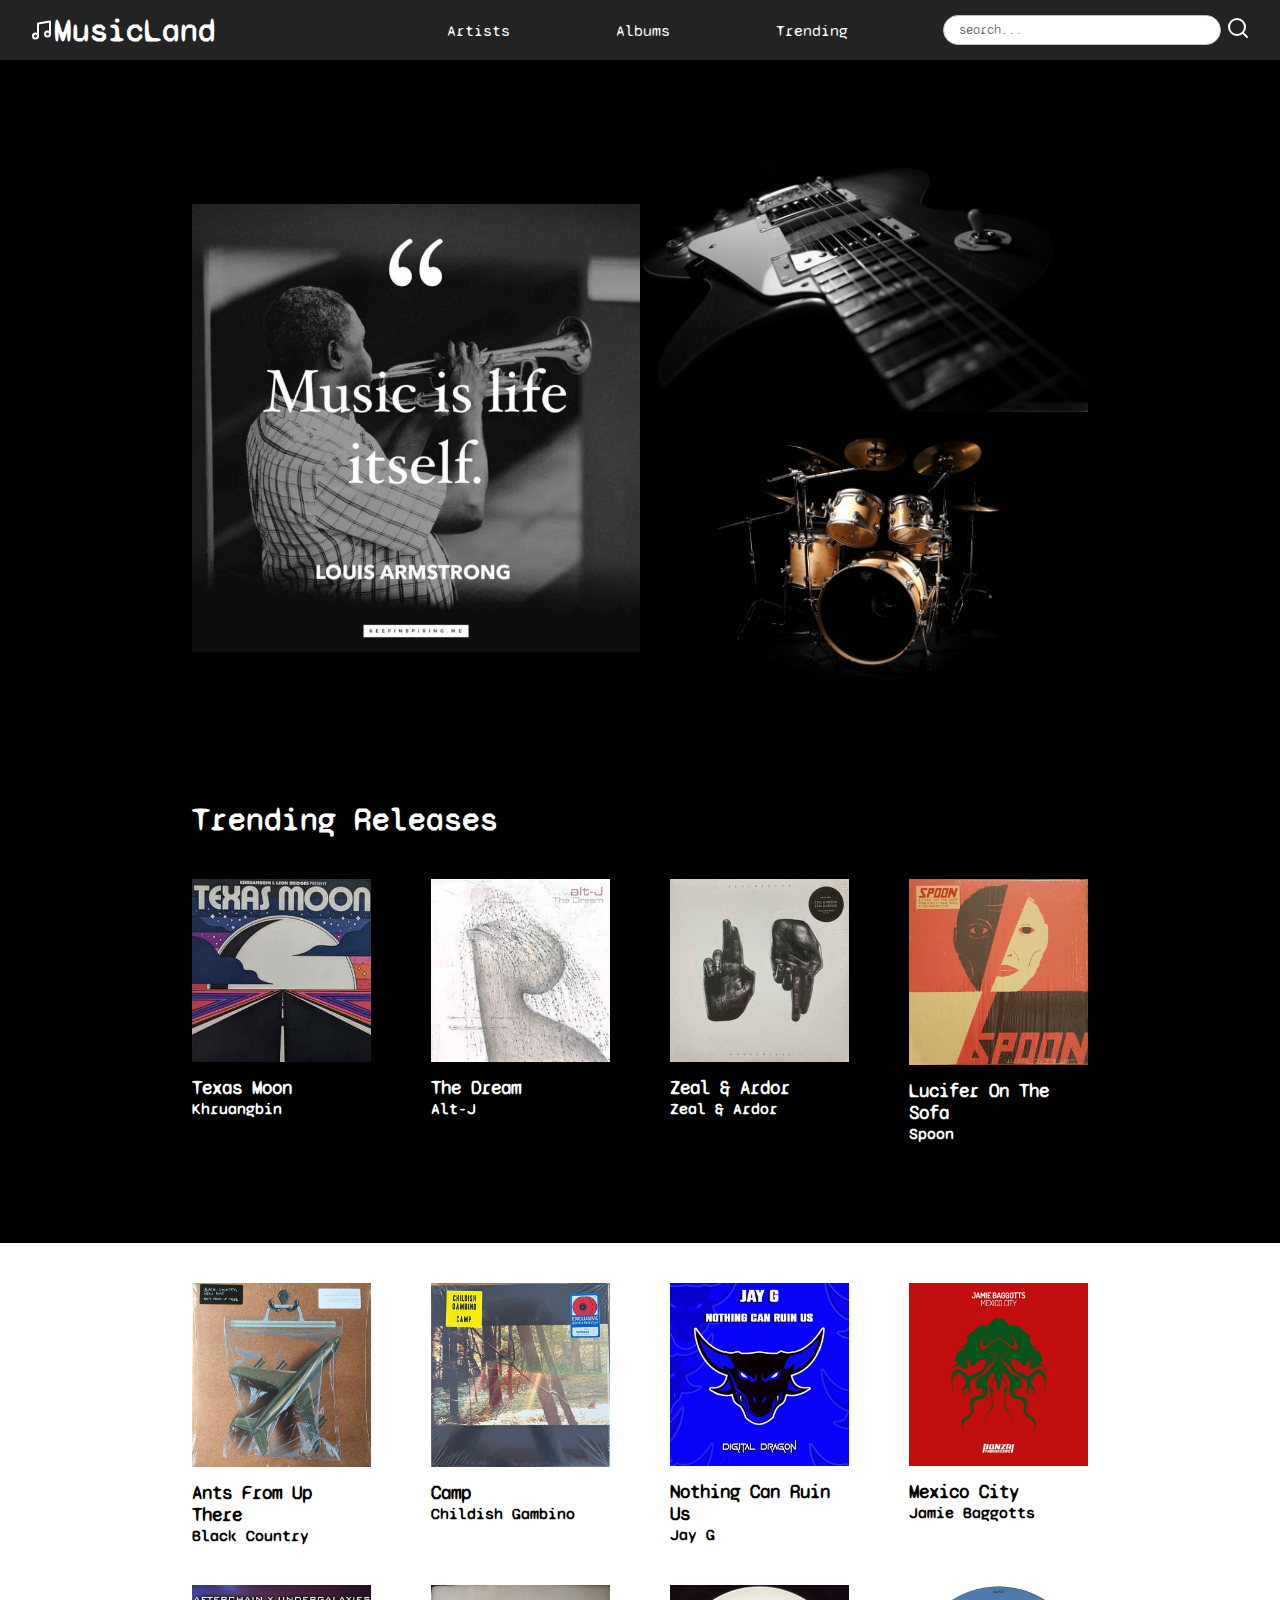
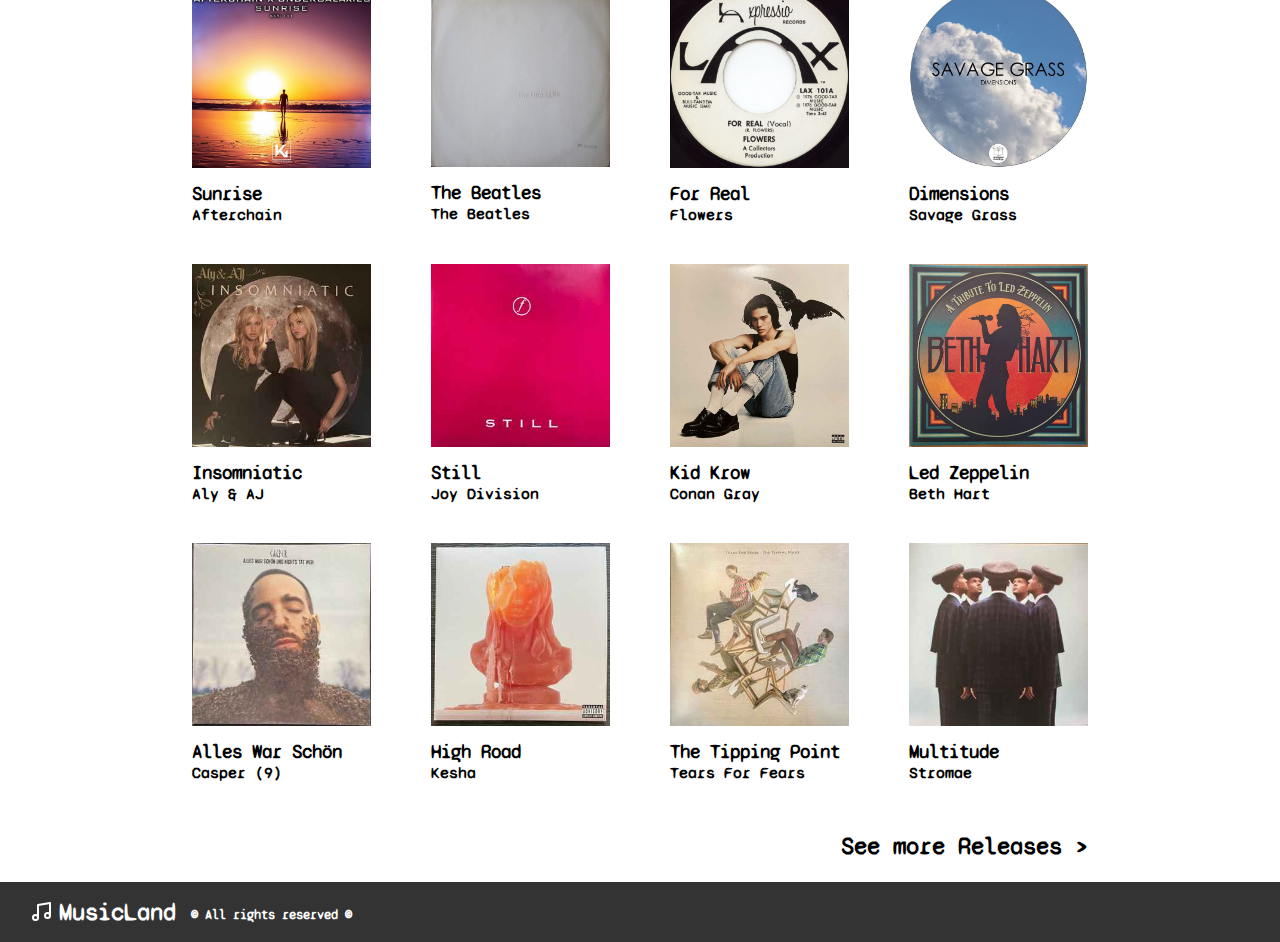
==== index.html @ f54e9934 "MusicLand Project static init" ====
<!DOCTYPE html>
<html lang="en">

<head>
  <meta charset="UTF-8" />
  <meta http-equiv="X-UA-Compatible" content="IE=edge" />
  <meta name="viewport" content="width=device-width, initial-scale=1.0" />
  <title>Music Land</title>
  <link rel="stylesheet" href="css/main.css">
  <link rel="stylesheet" href="css/index.css">
  <script src="js/main.js"></script>

</head>

<body onload="getPosts()">

  <header>
    <div class="header-bar">
      <div class="site-logo">
        <a class="white-text" href="index.html">
          <img src="images/icons/music.svg" alt="">
          <h1 class="white-text">MusicLand</h1>
        </a>
      </div>
      <div class="dropdown-search">
        <div class="dropdown-btn">
          <img src="images/icons/align-justify.svg" onclick="dropdownToggle()">
        </div>
        <div id="mydropdown" class="dropdown">
          <div class="site-menu">
            <a class="white-text" href="artists.html">Artists</a>
            <a class="white-text" href="albums.html">Albums</a>
            <a class="white-text" href="trending.html">Trending</a>            
          </div>
        </div>
        <div class="site-search">
          <input class="search-bar" type="text" name="" id="" placeholder="search..." />
          <div class="search-btn">
            <img src="images/icons/search.svg" alt="">
          </div>
        </div>
      </div>
    </div>
  </header>

  <div class="content">
    <div class="photos-container">
      <div class="photos-row1">
        <div class="photo1">
          <img src="images/photos/photo1.jpg" alt="">
        </div>
      </div>
      <div class="photos-row2">
        <div class="photo2">
          <img src="images/photos/photo2.jpg" alt="">
        </div>
        <div class="photo3">
          <img src="images/photos/photo3.jpg" alt="">
        </div>
      </div>
    </div>

    <div class="content-releases">
      <h1 style="padding-top: 50px;" class="white-text">Trending Releases</h1>
      <div class="content-page">
        
        <div class="content-elem">
          <div class="content-photo"><img src="images/albums/1.jpg" alt=""></div>
          <h3 class="white-text ">Texas Moon</h3>
          <h4 class="white-text ">Khruangbin</h4>
        </div>

        <div class="content-elem">
          <div class="content-photo"><img src="images/albums/2.jpg" alt=""></div>
          <h3 class="white-text ">The Dream</h3>
          <h4 class="white-text ">Alt-J</h4>
        </div>

        <div class="content-elem">
          <div class="content-photo"><img src="images/albums/3.jpg" alt=""></div>
          <h3 class="white-text ">Zeal & Ardor</h3>
          <h4 class="white-text ">Zeal & Ardor</h4>
        </div>

        <div class="content-elem">
          <div class="content-photo"><img src="images/albums/4.jpg" alt=""></div>
          <h3 class="white-text ">Lucifer On The Sofa</h3>
          <h4 class="white-text ">Spoon</h4>
        </div>
        
      </div>
    </div>

    <div style="width:100%;background-color: white;" class="white-content-bg">
      <div class="content-releases">
        <div class="content-page">
          <div class="content-elem">
            <div class="content-photo"><img src="images/albums/5.jpg" alt=""></div>
            <h3 class="black-text ">Ants From Up There</h3>
            <h4 class="black-text ">Black Country</h4>
          </div>
          <div class="content-elem">
            <div class="content-photo"><img src="images/albums/6.jpg" alt=""></div>
            <h3 class="black-text ">Camp</h3>
            <h4 class="black-text ">Childish Gambino</h4>
          </div>
          <div class="content-elem">
            <div class="content-photo"><img src="images/albums/7.jpg" alt=""></div>
            <h3 class="black-text ">Nothing Can Ruin Us</h3>
            <h4 class="black-text ">Jay G</h4>
          </div>
          <div class="content-elem">
            <div class="content-photo"><img src="images/albums/8.jpg" alt=""></div>
            <h3 class="black-text ">Mexico City</h3>
            <h4 class="black-text ">Jamie Baggotts</h4>
          </div>
          <div class="content-elem">
            <div class="content-photo"><img src="images/albums/9.jpg" alt=""></div>
            <h3 class="black-text ">Sunrise</h3>
            <h4 class="black-text ">Afterchain </h4>
          </div>
          <div class="content-elem">
            <div class="content-photo"><img src="images/albums/10.jpg" alt=""></div>
            <h3 class="black-text ">The Beatles</h3>
            <h4 class="black-text ">The Beatles</h4>
          </div>
          <div class="content-elem">
            <div class="content-photo"><img src="images/albums/11.jpg" alt=""></div>
            <h3 class="black-text ">For Real</h3>
            <h4 class="black-text ">Flowers</h4>
          </div>
          <div class="content-elem">
            <div class="content-photo"><img src="images/albums/12.jpg" alt=""></div>
            <h3 class="black-text ">Dimensions</h3>
            <h4 class="black-text ">Savage Grass</h4>
          </div>
          <div class="content-elem">
            <div class="content-photo"><img src="images/albums/13.jpg" alt=""></div>
            <h3 class="black-text ">Insomniatic</h3>
            <h4 class="black-text ">Aly & AJ</h4>
          </div>
          <div class="content-elem">
            <div class="content-photo"><img src="images/albums/14.jpg" alt=""></div>
            <h3 class="black-text ">Still</h3>
            <h4 class="black-text ">Joy Division</h4>
          </div>
          <div class="content-elem">
            <div class="content-photo"><img src="images/albums/15.jpg" alt=""></div>
            <h3 class="black-text ">Kid Krow</h3>
            <h4 class="black-text ">Conan Gray</h4>
          </div>
          <div class="content-elem">
            <div class="content-photo"><img src="images/albums/16.jpg" alt=""></div>
            <h3 class="black-text ">Led Zeppelin</h3>
            <h4 class="black-text ">Beth Hart</h4>
          </div>
          <div class="content-elem">
            <div class="content-photo"><img src="images/albums/17.jpg" alt=""></div>
            <h3 class="black-text ">Alles War Schön</h3>
            <h4 class="black-text ">Casper (9)</h4>
          </div>
          <div class="content-elem">
            <div class="content-photo"><img src="images/albums/18.jpg" alt=""></div>
            <h3 class="black-text ">High Road</h3>
            <h4 class="black-text ">Kesha</h4>
          </div>
          <div class="content-elem">
            <div class="content-photo"><img src="images/albums/19.jpg" alt=""></div>
            <h3 class="black-text ">The Tipping Point</h3>
            <h4 class="black-text ">Tears For Fears</h4>
          </div>
          <div class="content-elem">
            <div class="content-photo"><img src="images/albums/20.jpg" alt=""></div>
            <h3 class="black-text ">Multitude</h3>
            <h4 class="black-text ">Stromae</h4>
          </div>

        </div>
        <div class="content-btn" style="padding-bottom: 20px;">
          <h2><a class="black-text" href="albums.html">See more Releases ></a></h2>
        </div>
      </div>
    </div>

    <footer>
      <div class="copyright">
        <div class="logo-copyright">
          <img src="images/icons/music.svg" alt="">
          <h2 class="white-text">MusicLand</h2>
          <h5 class="white-text ">© All rights reserved ©</h5>
        </div>
      </div>
    </footer>


  </div>
</body>

</html>
---- css/main.css ----
/* --------------------------------- ALL ---------------------------------*/

@import url("https://fonts.googleapis.com/css2?family=Syne+Mono&display=swap");

* {
  margin: 0;
  padding: 0;
  font-family: "Syne Mono", monospace;
}

.white-text {
  text-decoration: none;
  color: white;
}

.black-text {
  text-decoration: none;
  color: black;
}

body {
  background-color: black;
}

.search-bar {
  height: 28px;
  border-radius: 15px;
  border: solid 1px silver;
  margin-right: 5px;
  padding-left: 15px;
}

.search-bar:focus-visible {
  outline: none;
}

.site-search img:hover {
  cursor: pointer;
}
/* ---------------------------- MOBILE HEADER ------------------------- */
@media (max-width: 800px) {
  .header-bar {
    width: 100%;
    height: 130px;
    background-color: #232323;
    position: fixed;
    top: 0;
    z-index: 1;
  }

  .site-logo,
  .site-logo a {
    display: flex;
    justify-content: center;
    align-items: center;
  }

  .site-logo {
    padding-top: 15px;
  }

  .dropdown-search {
    padding-top: 15px;
    width: 100%;
    display: flex;
    align-items: center;
    justify-content: space-evenly;
  }

  .dropdown-btn {
    width: 10%;
    padding-left: 25px;
    display: flex;
    justify-content: center;
    align-items: center;
  }

  .site-search {
    padding-right: 30px;
    display: flex;
    align-items: center;
    justify-content: end;
    width: 90%;
  }

  .search-bar {
    width: 100%;
  }

  .site-menu {
    width: 100%;
    position: absolute;
    top: 100%;
    left: 0;
    display: inline-grid;
    background-color: #333;
  }

  .site-menu a {
    display: flex;
    justify-content: center;
    align-items: center;
    height: 60px;
    border-bottom: solid 1px gray;
  }

  .dropdown {
    display: none;
  }

  .dropdown-btn img:hover {
    cursor: pointer;
  }

  /* mobile content - content-releases */
  .content-releases {
    margin: 50px auto 0;
    width: 75%;
  }

  .content-elem {
    margin-top: 40px;
    width: 100%;
    display: flex;
    flex-direction: column;
    justify-content: start;
  }

  .content-photo img {
    width: 100%;
    height: 100%;
    object-fit: fill;
  }

  .content-btn {
    width: auto;
    height: 30px;
    display: flex;
    justify-content: end;
    font-size: 10px;
  }

  /* mobile footer */
  footer {
    width: 100%;
    height: auto;
    background-color: #232323;
    display: flex;
    justify-content: end;
    flex-direction: column;
    justify-content: space-between;
  }

  .copyright {
    width: 100%;
    height: 60px;
    background-color: #333;
    display: flex;
  }

  .logo-copyright {
    margin: 0 auto;
    display: flex;
    justify-content: start;
    align-items: center;
  }

  .logo-copyright h2 {
    padding-left: 5px;
  }

  .logo-copyright h5 {
    padding: 5px 0 0 15px;
  }
}

/* --------------------------------- DESKTOP --------------------------------- */
@media only screen and (min-width: 801px) {
  /* desktop header */
  .header-bar {
    width: 100%;
    height: 60px;
    display: flex;
    align-items: center;
    background-color: #232323;
  }

  .site-logo {
    width: 33.33%;
    height: 100%;
    display: flex;
    align-items: center;
  }

  .dropdown-search {
    width: 66.66%;
    height: 100%;
    display: flex;
    justify-content: space-between;
    align-items: center;
  }

  .dropdown {
    width: 50%;
  }

  .site-search {
    width: 50%;
    display: flex;
    align-items: center;
    padding-right: 30px;
    justify-content: end;
  }

  .site-menu {
    display: flex;
    justify-content: space-between;
    align-items: center;
  }

  .site-logo {
    padding-left: 30px;
  }

  .site-logo a {
    display: flex;
  }

  .dropdown-btn img {
    display: none;
  }

  .search-bar {
    width: 65%;
  }

  /* desktop content - content-releases */
  .content-releases {
    margin: 50px auto 0;
    width: 70%;
  }

  .content-elem {
    margin-top: 40px;
    width: 100%;
    display: flex;
    flex-direction: column;
    justify-content: start;
  }

  .content-elem h3 {
    padding-top: 15px;
  }

  .content-photo img {
    width: 100%;
    height: 100%;
    object-fit: fill;
  }

  .content-btn {
    width: auto;
    height: 30px;
    display: flex;
    justify-content: end;
  }

  /* desktop content - effects */
  .content-elem img:hover {
    transform: scale(1.03);
    transition: all ease-in 30ms;
  }

  .content-elem img:active {
    transform: scale(1);
  }

  /* all content - effects */
  .content-elem img:hover,
  .white-text:hover,
  .black-text:hover {
    cursor: pointer;
  }

  .white-text:hover {
    text-decoration: underline solid 1px white;
  }

  .black-text:hover {
    text-decoration: underline solid 1px black;
  }

  .white-text:active,
  .black-text:active {
    text-decoration: none;
  }

  /* desktop footer */
  footer {
    width: 100%;
    height: auto;
    background-color: #232323;
    display: flex;
    justify-content: end;
    flex-direction: column;
    justify-content: space-between;
  }

  .copyright {
    width: 100%;
    height: 60px;
    background-color: #333;
    display: flex;
  }

  .logo-copyright {
    margin-left: 30px;
    display: flex;
    justify-content: start;
    align-items: center;
  }

  .logo-copyright h2 {
    padding-left: 5px;
  }

  .logo-copyright h5 {
    padding: 5px 0 0 15px;
  }

  
}
---- css/index.css ----
h2 a {
  text-decoration: none;
}

/* ------------------------- MOBILE HOMEPAGE ----------------------- */
@media (max-width: 800px) {

  /* mobile content - photos-container */
  .photos-container {
    margin: 60px auto;
    width: 75%;
    display: grid;
    justify-content: space-between;
    align-items: center;
  }

  .photos-row1,
  .photo1 img {
    width: 100%;
    height: 100%;
  }

  .photos-row2 {
    display: none;
  }

  .photo1 img {
    padding-top: 100px;
    object-fit: cover;
  }  

  /* mobile (index) content - page */
  .content-page {
    display: grid;
    grid-template-columns: repeat(2, 48%);
    justify-content: space-between;
    padding-bottom: 50px;
  }
}

/* ------------------------- DESKTOP HOMEPAGE ----------------------- */

@media only screen and (min-width: 801px) {
  /* desktop content - photos */
  .content {
    padding-top: 100px;
    width: 100%;
    height: auto;
  }

  .photos-container {
    margin: 0 auto;
    width: 70%;
    display: flex;
    justify-content: space-between;
    align-items: center;
  }

  .photos-row1,
  .photos-row2 {
    width: 50%;
    height: 100%;
  }

  .photos-row2 {
    display: flex;
    flex-direction: column;
  }

  .photo1 {
    width: 100%;
    height: 100%;
  }

  .photo2,
  .photo3 {
    width: 100%;
    height: 50%;    
  }

  .photo1 img,
  .photo2 img,
  .photo3 img {
    width: 100%;
    height: 100%;
  } 

  /* desktop (index) content - page */
  .content-page {
    display: grid;
    grid-template-columns: repeat(4, 20%);
    justify-content: space-between;
    padding-bottom: 50px;
  }
}
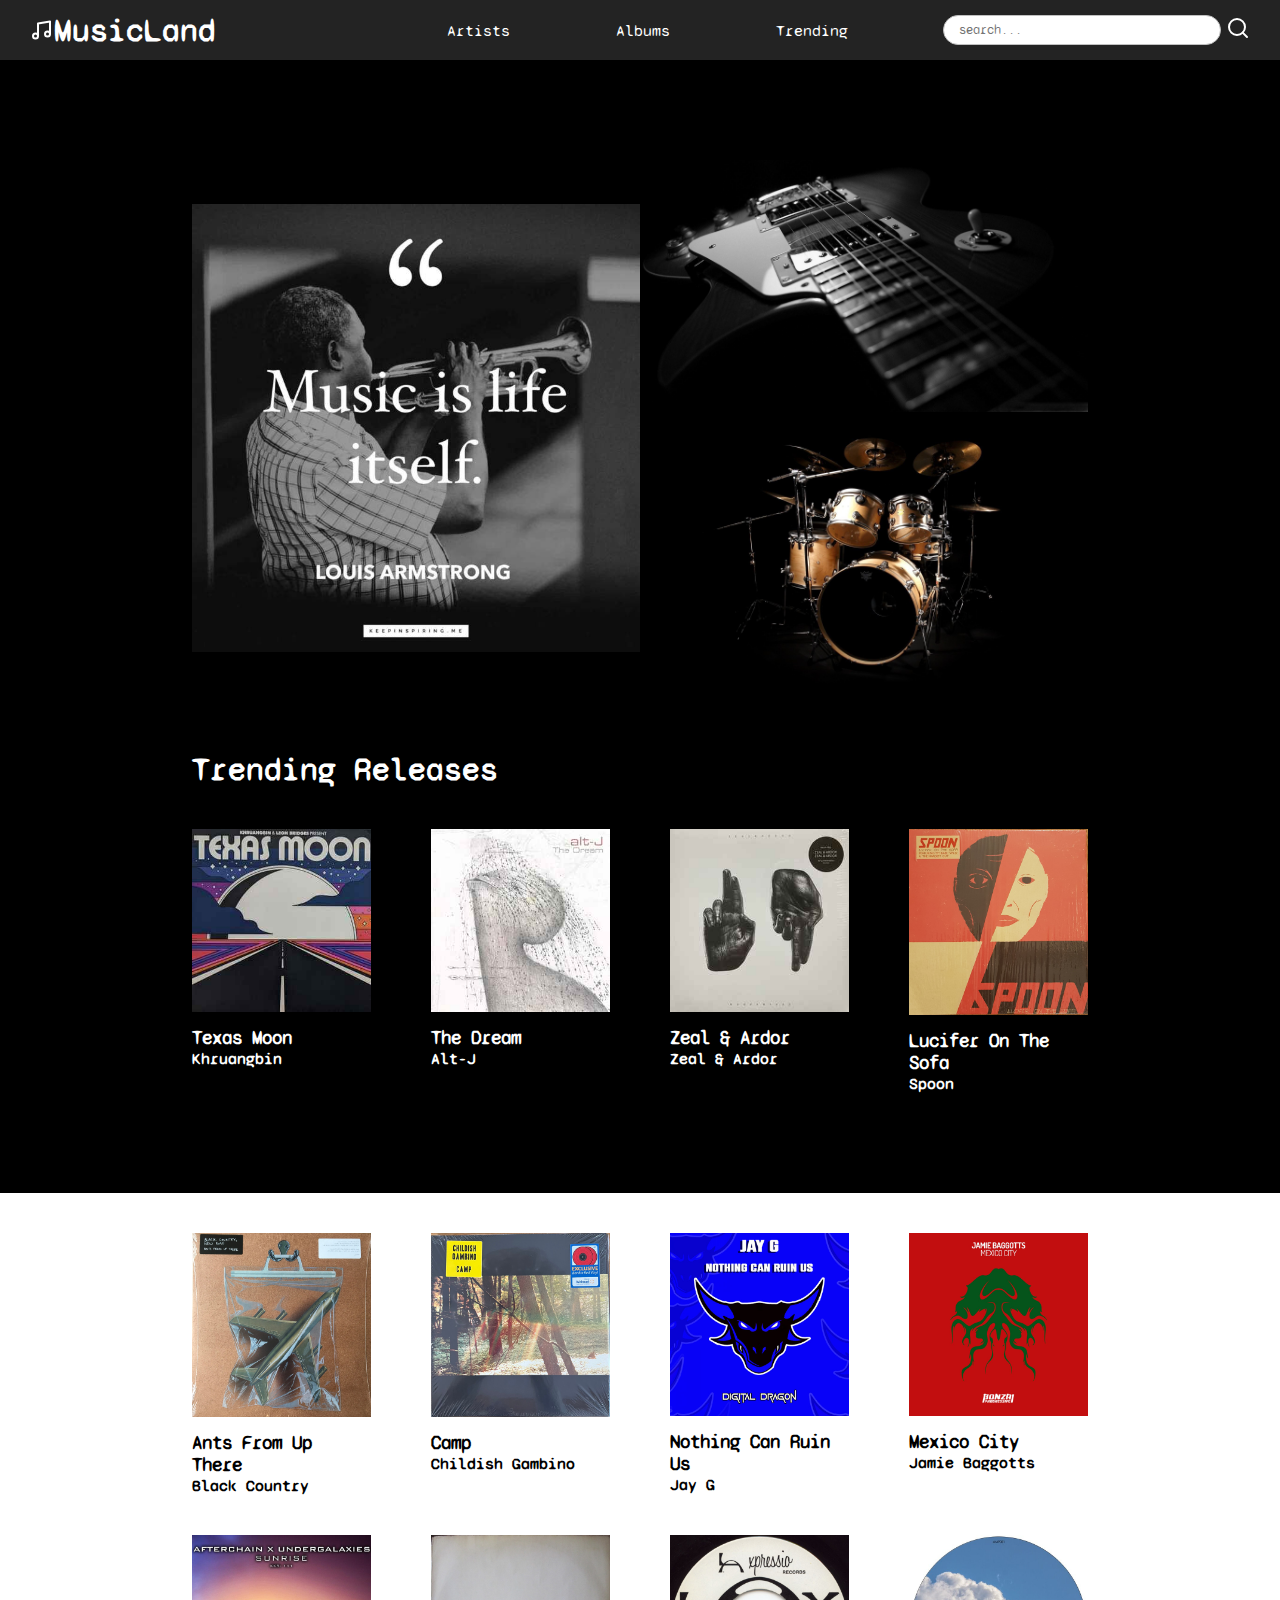
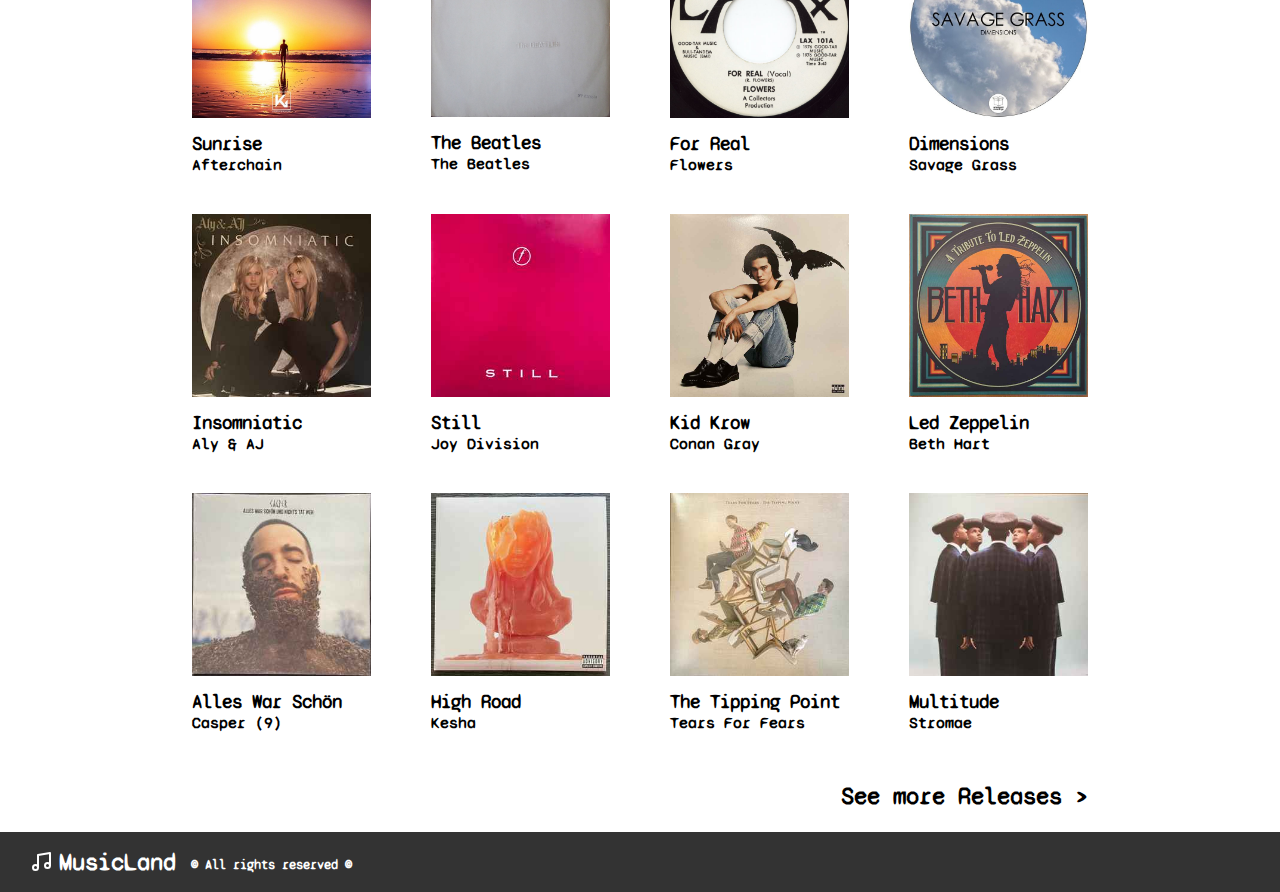
==== commit 2ab1f9c1: "albums&artists pages" ====
--- a/index.html
+++ b/index.html
@@ -61,7 +61,7 @@
     </div>
 
     <div class="content-releases">
-      <h1 style="padding-top: 50px;" class="white-text">Trending Releases</h1>
+      <h1><a href="trending.html" style="padding-top: 50px;" class="white-text">Trending Releases</a></h1>
       <div class="content-page">
         
         <div class="content-elem">
--- a/css/main.css
+++ b/css/main.css
@@ -37,6 +37,26 @@
 .site-search img:hover {
   cursor: pointer;
 }
+
+/* all content - effects */
+.content-elem img:hover,
+.white-text:hover,
+.black-text:hover {
+  cursor: pointer;
+}
+
+.white-text:hover {
+  text-decoration: underline solid 1px white;
+}
+
+.black-text:hover {
+  text-decoration: underline solid 1px black;
+}
+
+.white-text:active,
+.black-text:active {
+  text-decoration: none;
+}
 /* ---------------------------- MOBILE HEADER ------------------------- */
 @media (max-width: 800px) {
   .header-bar {
@@ -123,7 +143,7 @@
     width: 100%;
     display: flex;
     flex-direction: column;
-    justify-content: start;
+    justify-content: space-between;
   }
 
   .content-photo img {
@@ -273,27 +293,7 @@
 
   .content-elem img:active {
     transform: scale(1);
-  }
-
-  /* all content - effects */
-  .content-elem img:hover,
-  .white-text:hover,
-  .black-text:hover {
-    cursor: pointer;
-  }
-
-  .white-text:hover {
-    text-decoration: underline solid 1px white;
-  }
-
-  .black-text:hover {
-    text-decoration: underline solid 1px black;
-  }
-
-  .white-text:active,
-  .black-text:active {
-    text-decoration: none;
-  }
+  }  
 
   /* desktop footer */
   footer {
